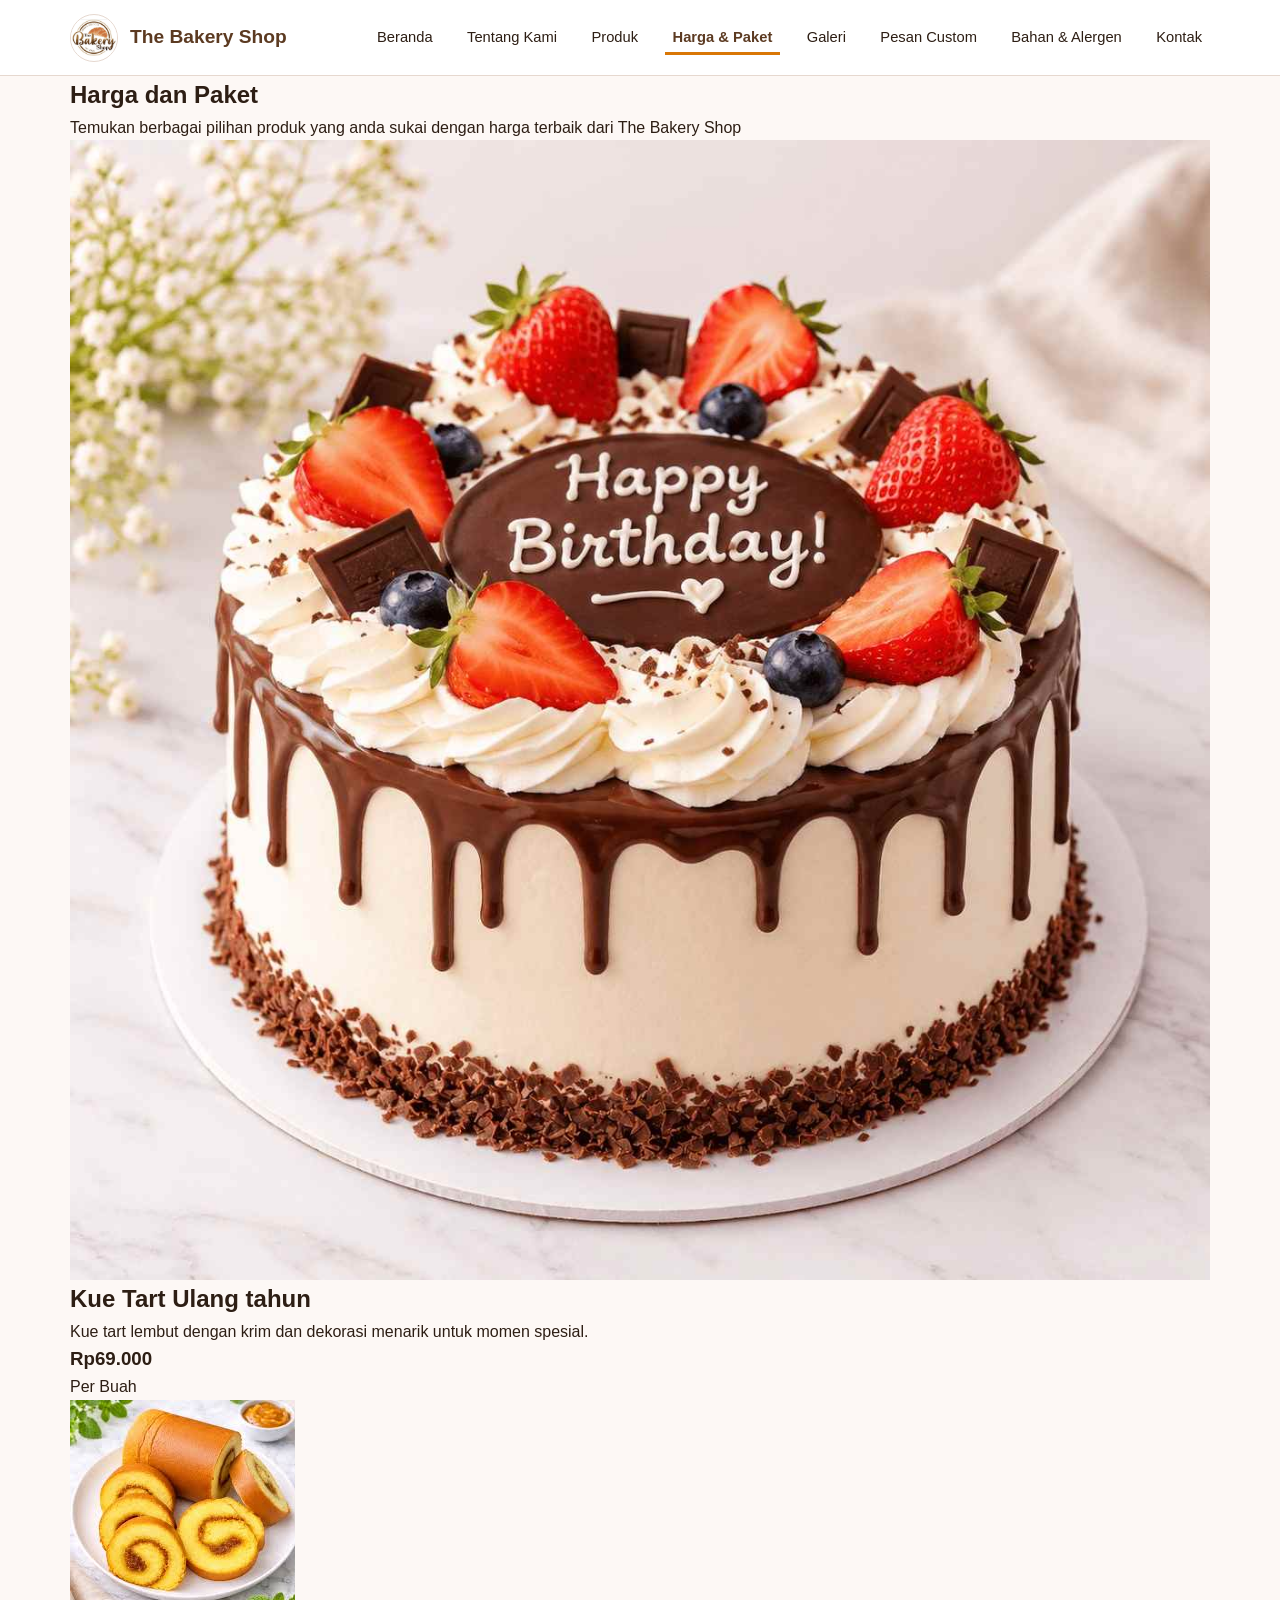
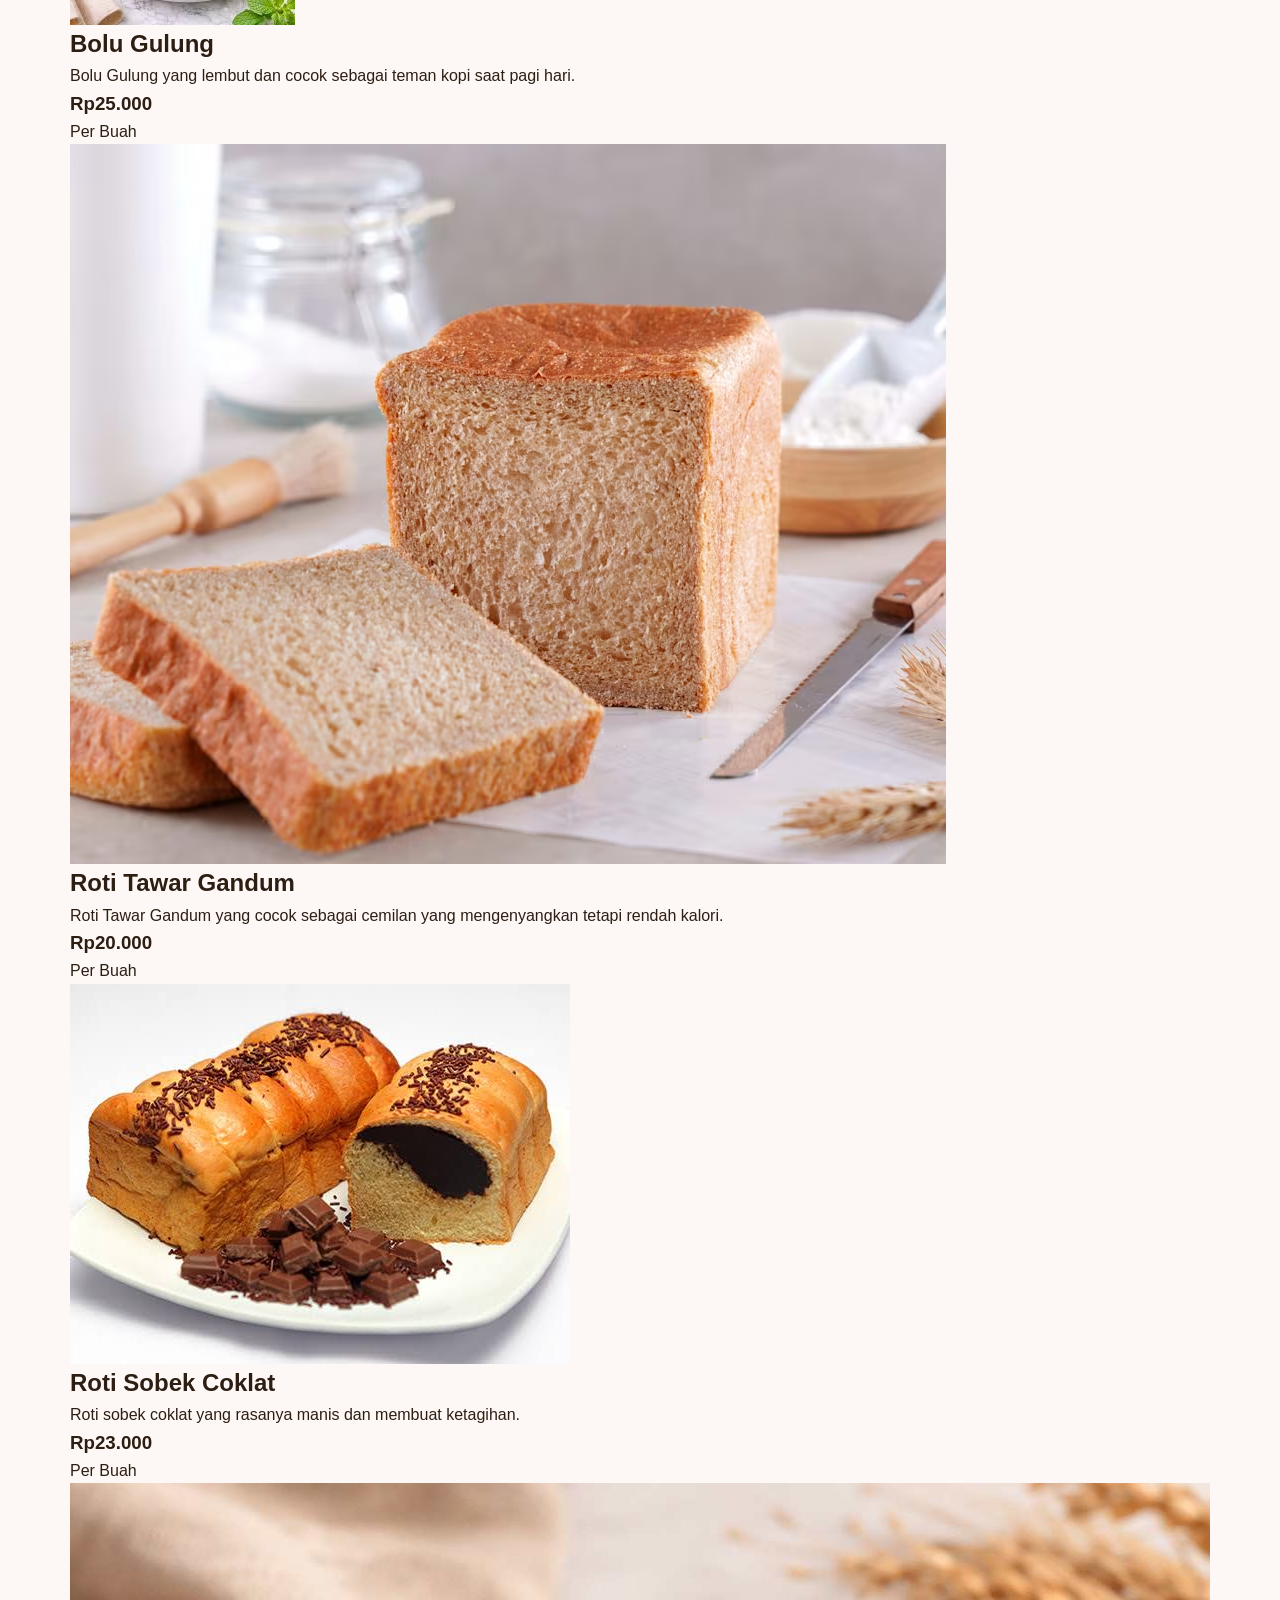
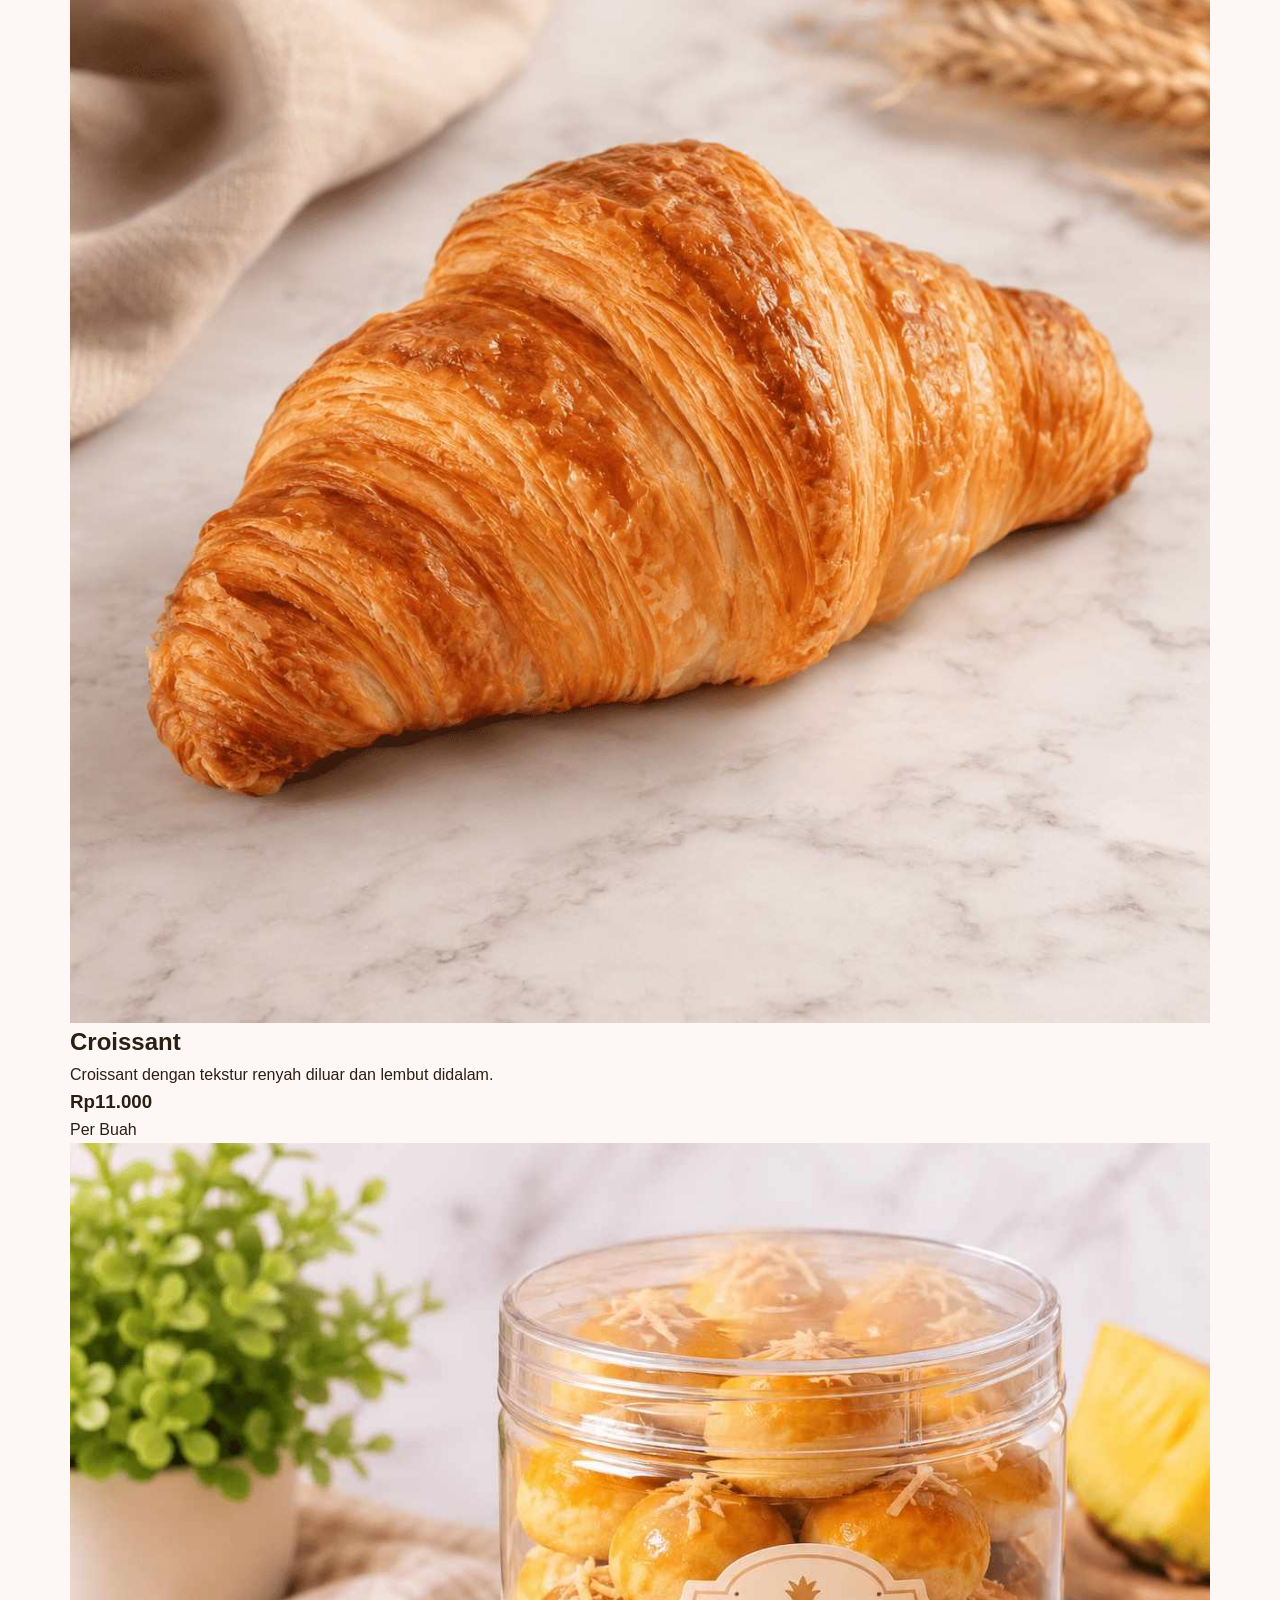
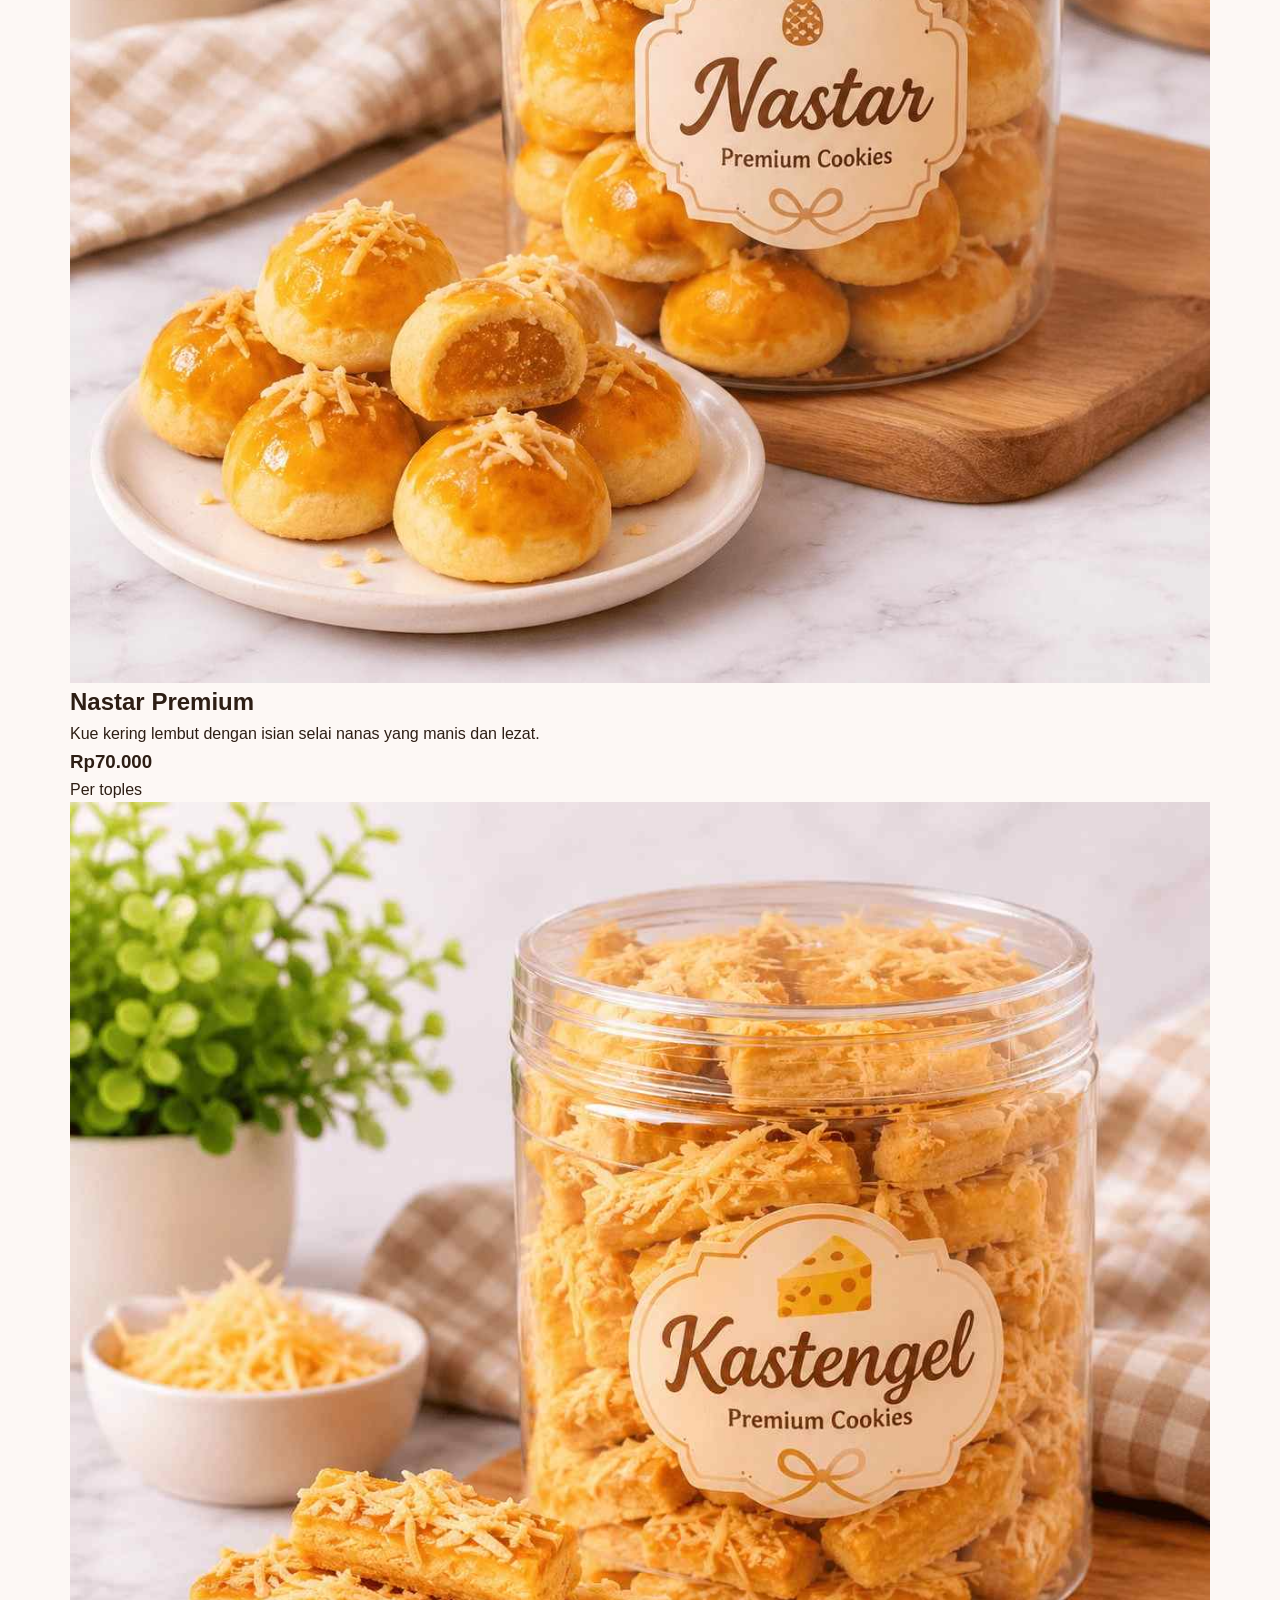
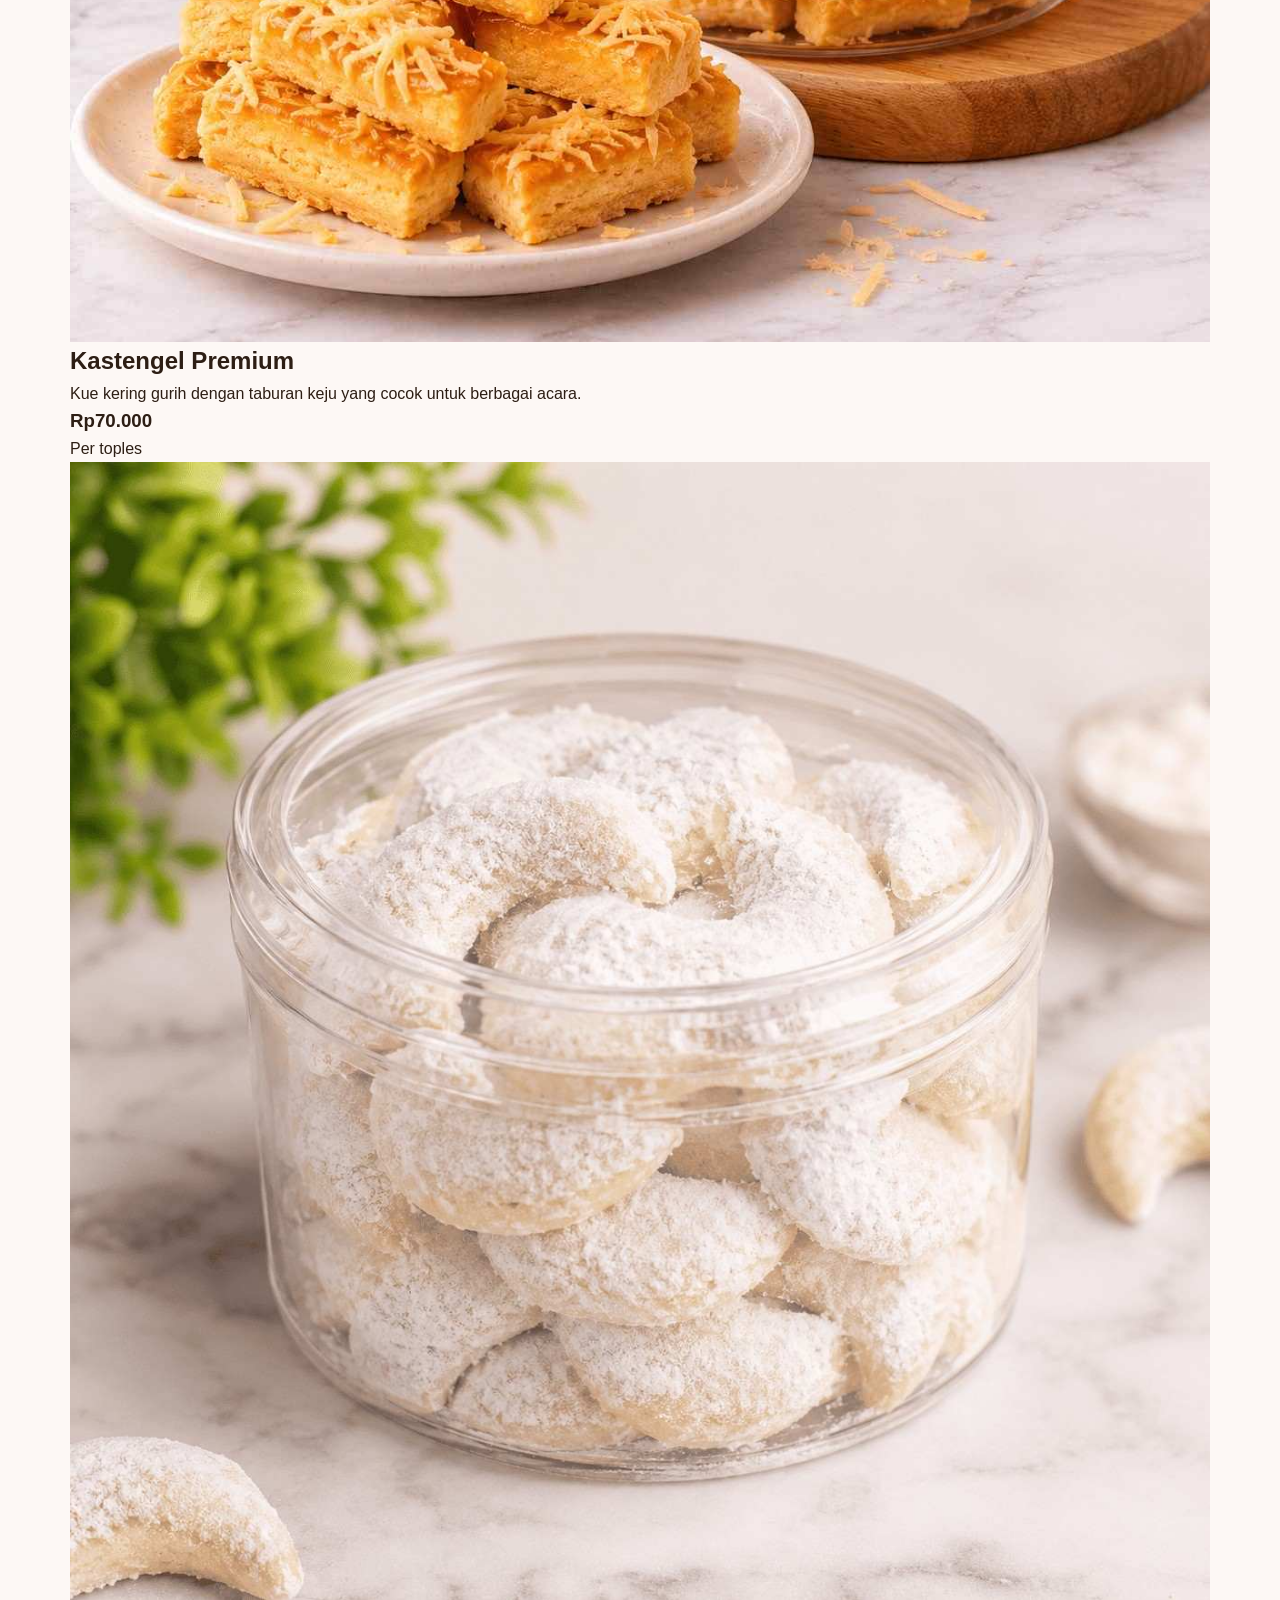
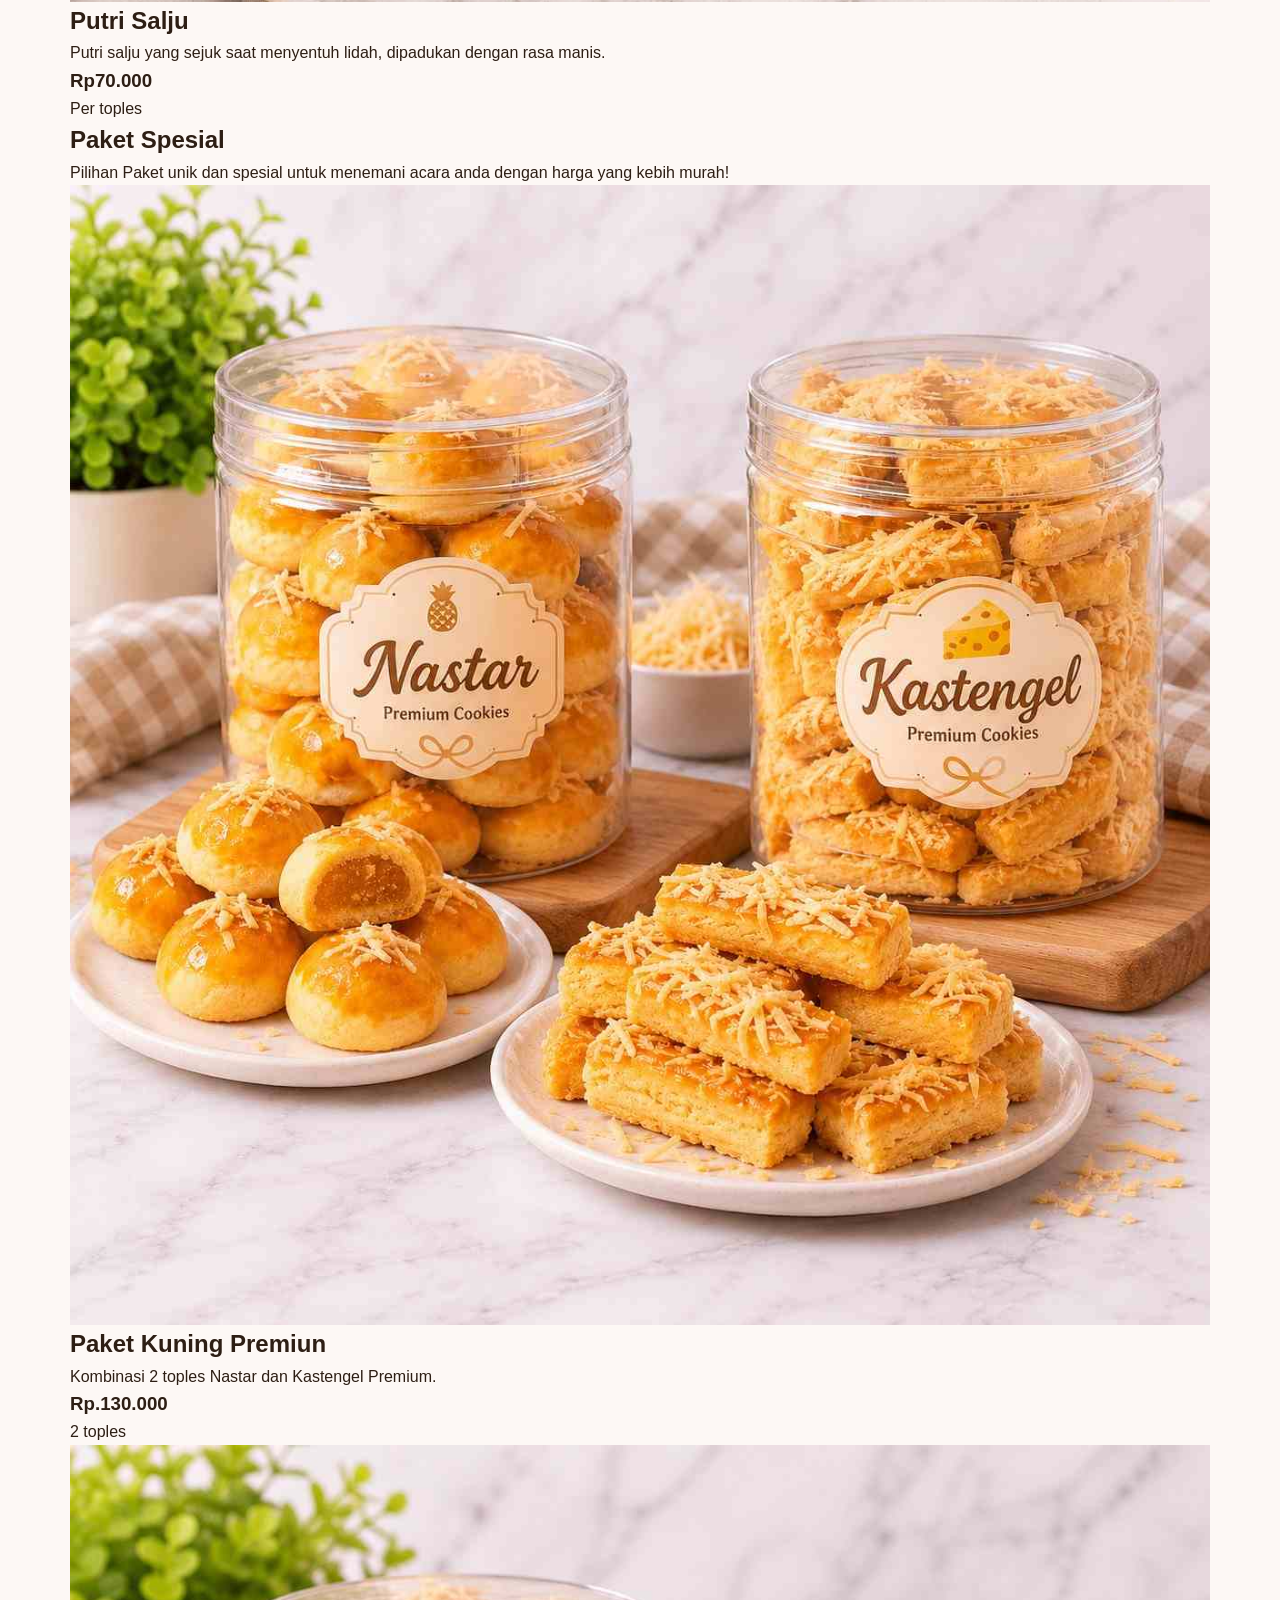
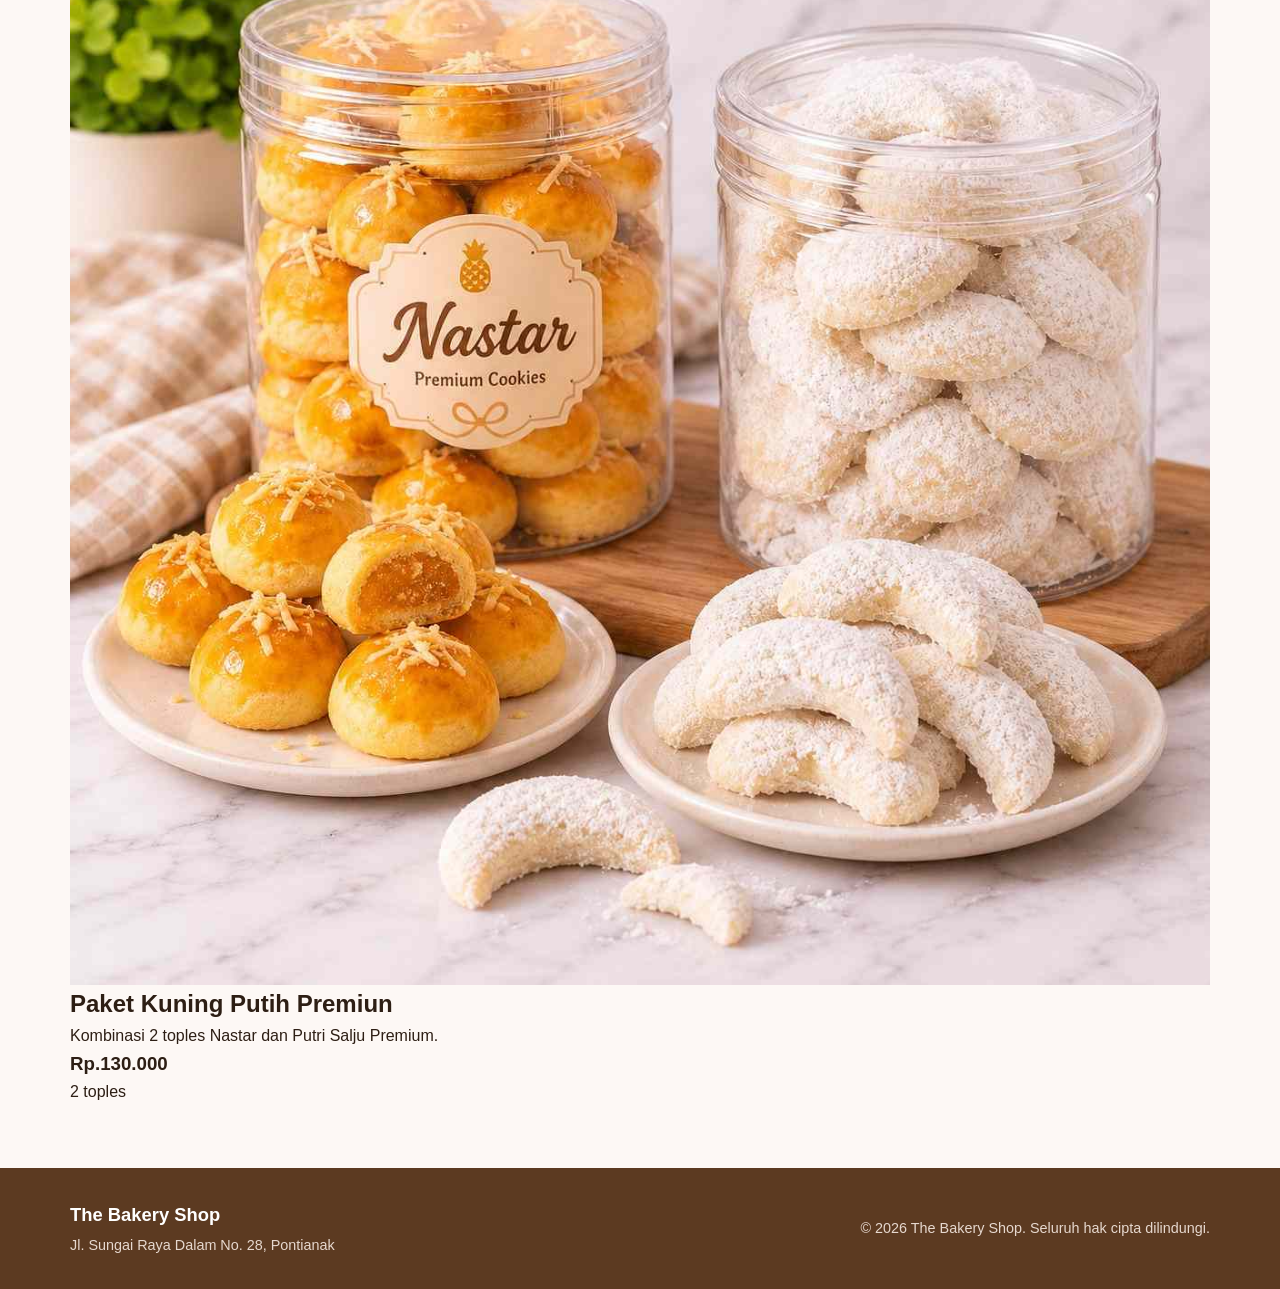
==== pages/pricing.html @ 427383cb "feat: add pricing and package page and add some picture" ====
<!doctype html>
<html lang="en">
  <head>
    <meta charset="UTF-8" />
    <meta name="viewport" content="width=device-width, initial-scale=1.0" />
    <title>Harga</title>

    <link rel="stylesheet" href="../styles/global.css" />
    <link rel="stylesheet" href="../styles/pricing.css" />
  </head>
  <body>
    <header class="site-header">
      <div class="container navbar">
        <a href="../index.html" class="brand-logo">
          <img
            src="../assets/images/logo/bakery-logo.jpg"
            alt="Logo The Bakery Shop"
          />
          <span>The Bakery Shop</span>
        </a>

        <nav aria-label="Navigasi Utama">
          <ul class="nav-links">
            <li><a href="../index.html">Beranda</a></li>
            <li><a href="about.html">Tentang Kami</a></li>
            <li><a href="products.html">Produk</a></li>
            <li><a href="pricing.html" class="active">Harga & Paket</a></li>
            <li><a href="gallery.html">Galeri</a></li>
            <li><a href="custom-order.html">Pesan Custom</a></li>
            <li><a href="ingredients.html">Bahan & Alergen</a></li>
            <li><a href="contact.html">Kontak</a></li>
          </ul>
        </nav>
      </div>
    </header>

    <main>
      <section class="pricing-section">
        <div class="container">
          <div class="pricing-heading">
            <h1>Harga dan Paket</h1>
            <p>
              Temukan berbagai pilihan produk yang anda sukai dengan harga
              terbaik dari The Bakery Shop
            </p>
          </div>

          <div class="pricing-grid">
            <article class="pricing-card">
              <img
                src="../assets/images/products/kue-01.jpeg"
                alt="Kue Tart Ulang Tahun"
              />
              <div class="pricing-info">
                <h2>Kue Tart Ulang tahun</h2>
                <p>
                  Kue tart lembut dengan krim dan dekorasi menarik untuk momen
                  spesial.
                </p>
                <p></p>
                <h3>Rp69.000</h3>
                <span>Per Buah</span>
              </div>
            </article>
          </div>

          <div class="pricing-grid">
            <article class="pricing-card">
              <img src="../assets/images/products/kue-02.jpg" alt="Kue Bolu" />
              <div class="pricing-info">
                <h2>Bolu Gulung</h2>
                <p>
                  Bolu Gulung yang lembut dan cocok sebagai teman kopi saat pagi
                  hari.
                </p>
                <p></p>
                <h3>Rp25.000</h3>
                <span>Per Buah</span>
              </div>
            </article>
          </div>

          <div class="pricing-grid">
            <article class="pricing-card">
              <img
                src="../assets/images/products/roti-01.avif"
                alt="Roti Tawar Gandum"
              />
              <div class="pricing-info">
                <h2>Roti Tawar Gandum</h2>
                <p>
                  Roti Tawar Gandum yang cocok sebagai cemilan yang
                  mengenyangkan tetapi rendah kalori.
                </p>
                <p></p>
                <h3>Rp20.000</h3>
                <span>Per Buah</span>
              </div>
            </article>
          </div>

          <div class="pricing-grid">
            <article class="pricing-card">
              <img
                src="../assets/images/products/roti-02.jpg"
                alt="Roti Sobek Coklat"
              />
              <div class="pricing-info">
                <h2>Roti Sobek Coklat</h2>
                <p>
                  Roti sobek coklat yang rasanya manis dan membuat ketagihan.
                </p>
                <p></p>
                <h3>Rp23.000</h3>
                <span>Per Buah</span>
              </div>
            </article>
          </div>

          <div class="pricing-grid">
            <article class="pricing-card">
              <img
                src="../assets/images/products/roti-03.jpeg"
                alt="Croissant Mentega"
              />
              <div class="pricing-info">
                <h2>Croissant</h2>
                <p>
                  Croissant dengan tekstur renyah diluar dan lembut didalam.
                </p>
                <p></p>
                <h3>Rp11.000</h3>
                <span>Per Buah</span>
              </div>
            </article>
          </div>

          <div class="pricing-grid">
            <article class="pricing-card">
              <img
                src="../assets/images/products/toples-01.jpeg"
                alt="Nastar"
              />
              <div class="pricing-info">
                <h2>Nastar Premium</h2>
                <p>
                  Kue kering lembut dengan isian selai nanas yang manis dan
                  lezat.
                </p>
                <p></p>
                <h3>Rp70.000</h3>
                <span>Per toples</span>
              </div>
            </article>
          </div>

          <div class="pricing-grid">
            <article class="pricing-card">
              <img
                src="../assets/images/products/toples-02.jpeg"
                alt="Kastengel"
              />
              <div class="pricing-info">
                <h2>Kastengel Premium</h2>
                <p>
                  Kue kering gurih dengan taburan keju yang cocok untuk berbagai
                  acara.
                </p>
                <p></p>
                <h3>Rp70.000</h3>
                <span>Per toples</span>
              </div>
            </article>
          </div>

          <div class="pricing-grid">
            <article class="pricing-card">
              <img
                src="../assets/images/products/toples-03.jpeg"
                alt="Putri Salju"
              />
              <div class="pricing-info">
                <h2>Putri Salju</h2>
                <p>
                  Putri salju yang sejuk saat menyentuh lidah, dipadukan dengan
                  rasa manis.
                </p>
                <p></p>
                <h3>Rp70.000</h3>
                <span>Per toples</span>
              </div>
            </article>
          </div>
        </div>
      </section>

      <section class="package-sec">

        <div class="container">

            <div class="package-heading">
                <h1>Paket Spesial</h1>
                <p>Pilihan Paket unik dan spesial untuk menemani acara anda dengan harga yang kebih murah!</p>

            </div>

            <div class="package-card">
                <img src="../assets/images/products/toples-paket-02.jpeg" alt="Paket Premium Kuning">
                <h2>Paket Kuning Premiun</h2>
                <p>
                    Kombinasi 2 toples Nastar dan Kastengel Premium.
                </p>
                <h3>Rp.130.000</h3>
                <span>2 toples</span>

            </div>

            <div class="package-card">
                <img src="../assets/images/products/toples-paket-01.jpeg" alt="Paket Premium Putih Kuning">
                <h2>Paket Kuning Putih Premiun</h2>
                <p>
                    Kombinasi 2 toples Nastar dan Putri Salju Premium.
                </p>
                <h3>Rp.130.000</h3>
                <span>2 toples</span>

            </div>

        </div>

      </section>
    </main>

    <footer class="site-footer">
    <div class="container footer-content">
      <div class="footer-info">
        <h3>The Bakery Shop</h3>
        <p>Jl. Sungai Raya Dalam No. 28, Pontianak</p>
      </div>

      <div class="footer-copy">
        <p>&copy; 2026 The Bakery Shop. Seluruh hak cipta dilindungi.</p>
      </div>
    </div>
  </footer>

  
  </body>
</html>
---- styles/global.css ----
/* =========================================
   1. VARIABLES & RESET DASAR
   ========================================= */
:root {
  /* Maksimal 3 warna utama Toko Kue */
  --primary-color: #5c3a21;    /* Cokelat Tua */
  --secondary-color: #d97706;  /* Karamel Emas */
  --bg-light: #fdf8f5;         /* Krem Vanilla */

  --text-dark: #2d1e14;
  --text-muted: #6e5a4f;
  --white: #ffffff;
  --border-color: #e6d8cf;
}

* {
  margin: 0;
  padding: 0;
  box-sizing: border-box;
}

body {
  font-family: 'Segoe UI', Tahoma, Geneva, Verdana, sans-serif;
  color: var(--text-dark);
  background-color: var(--bg-light);
  line-height: 1.6;
  display: flex;
  flex-direction: column;
  min-height: 100vh;
}

main {
  flex: 1;
}

a {
  text-decoration: none;
  color: inherit;
}

ul {
  list-style: none;
}

img {
  max-width: 100%;
  display: block;
}

.container {
  width: 90%;
  max-width: 1140px;
  margin: 0 auto;
}

/* =========================================
   2. NAVBAR & PENGECIL TAMPILAN LOGO
   ========================================= */
.site-header {
  background-color: var(--white);
  border-bottom: 1px solid var(--border-color);
  position: sticky;
  top: 0;
  z-index: 100;
}

.navbar {
  display: flex;
  justify-content: space-between;
  align-items: center;
  padding: 0.85rem 0;
}

.brand-logo {
  display: flex;
  align-items: center;
  gap: 0.75rem;
  font-size: 1.2rem;
  font-weight: 700;
  color: var(--primary-color);
}

/* Baris ini yang mengecilkan logo raksasa menjadi ukuran ikon rapi */
.brand-logo img {
  width: 48px;
  height: 48px;
  object-fit: contain;
  border-radius: 50%;
  border: 1px solid var(--border-color);
}

.nav-links {
  display: flex;
  gap: 1.15rem;
}

.nav-links a {
  font-weight: 500;
  font-size: 0.92rem;
  color: var(--text-dark);
  padding: 0.4rem 0.5rem;
  border-radius: 4px;
  transition: color 0.2s ease, background-color 0.2s ease;
}

.nav-links a:hover {
  color: var(--primary-color);
  background-color: var(--bg-light);
}

.nav-links a.active {
  color: var(--primary-color);
  font-weight: 700;
  border-bottom: 3px solid var(--secondary-color);
  border-radius: 0;
}

/* =========================================
   3. TOMBOL REUSABLE
   ========================================= */
.btn {
  display: inline-block;
  padding: 0.75rem 1.5rem;
  border-radius: 6px;
  font-weight: 600;
  cursor: pointer;
  border: none;
  transition: transform 0.2s ease, background-color 0.2s ease;
}

.btn-primary {
  background-color: var(--primary-color);
  color: var(--white);
}

.btn-primary:hover {
  background-color: #3e2615;
  transform: translateY(-2px);
}

.btn-secondary {
  background-color: var(--secondary-color);
  color: var(--white);
}

.btn-secondary:hover {
  background-color: #b45309;
  transform: translateY(-2px);
}

/* =========================================
   4. FOOTER (SERAGAM DI SEMUA HALAMAN)
   ========================================= */
.site-footer {
  background-color: var(--primary-color);
  color: var(--white);
  padding: 2rem 0;
  margin-top: 4rem;
}

.footer-content {
  display: flex;
  justify-content: space-between;
  align-items: center;
  flex-wrap: wrap;
  gap: 1rem;
}

.footer-info h3 {
  font-size: 1.15rem;
  margin-bottom: 0.25rem;
}

.footer-info p,
.footer-copy p {
  font-size: 0.9rem;
  color: #e6d8cf;
}
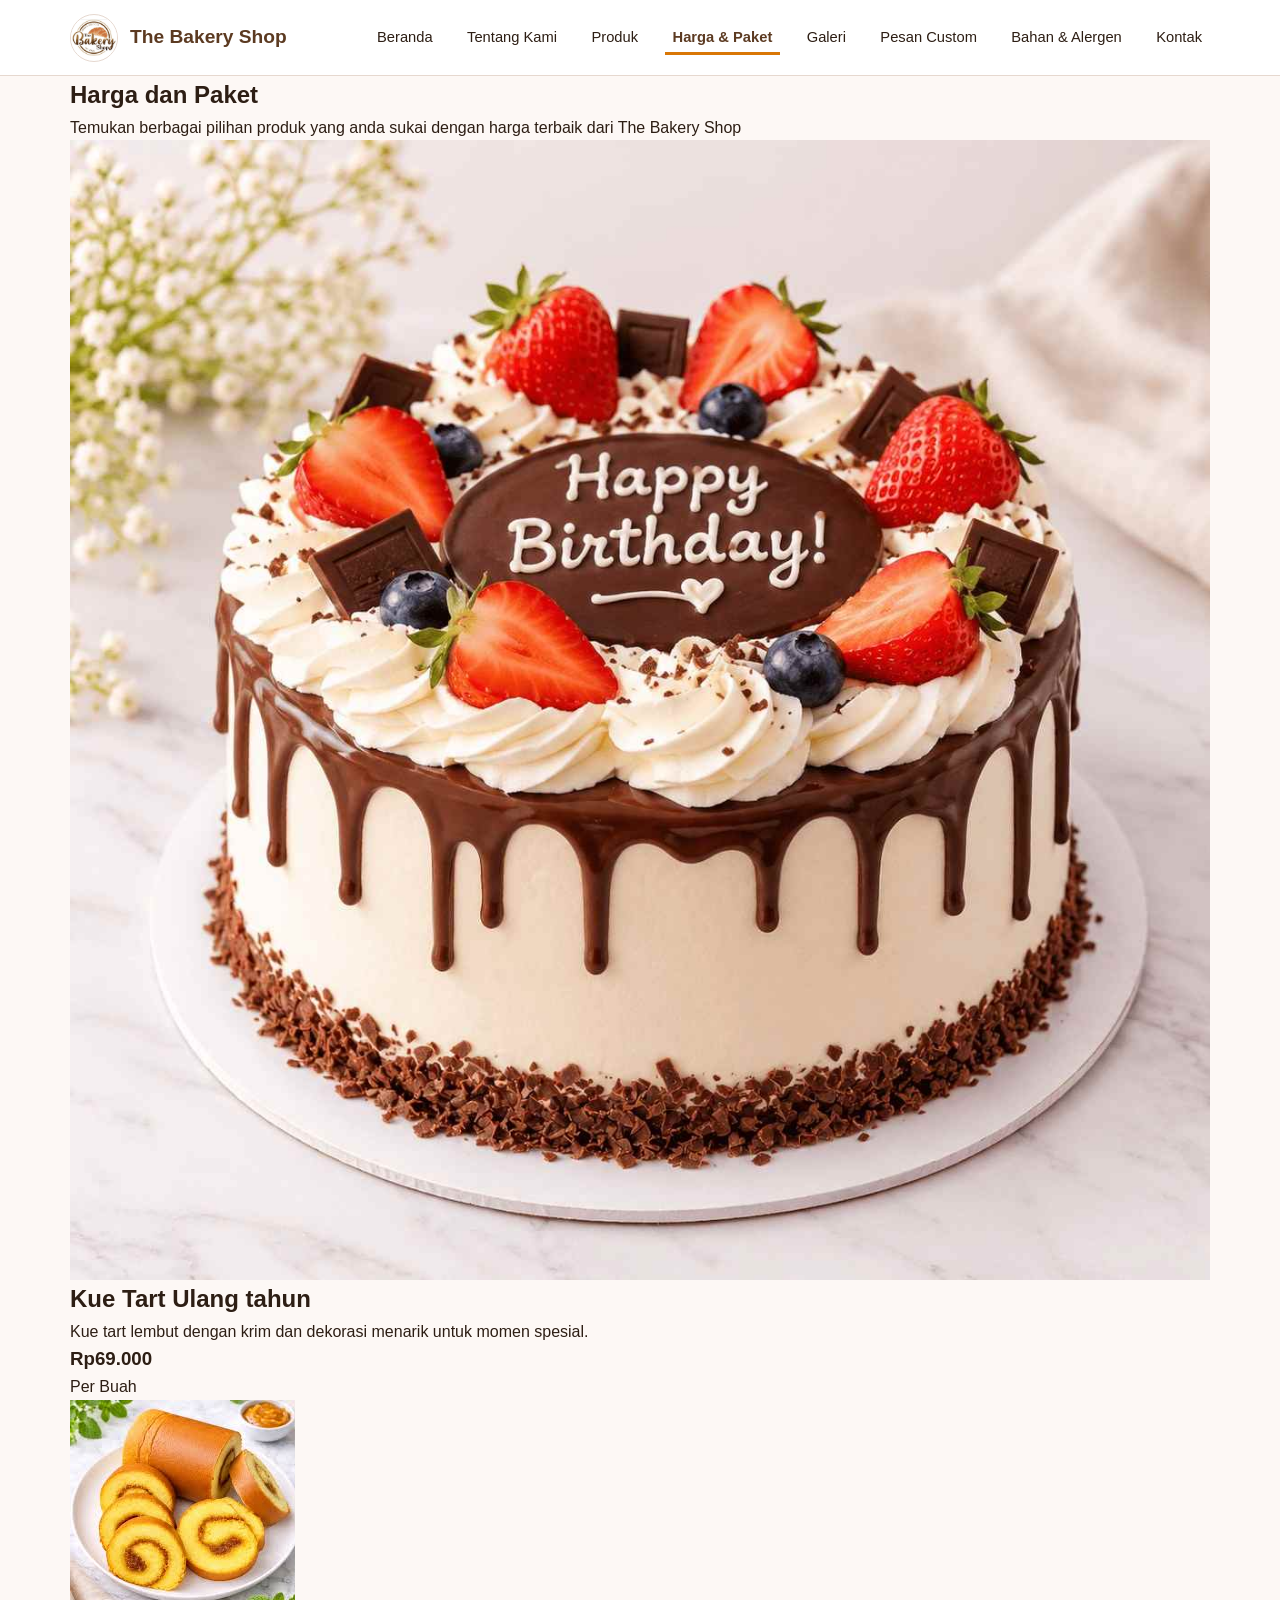
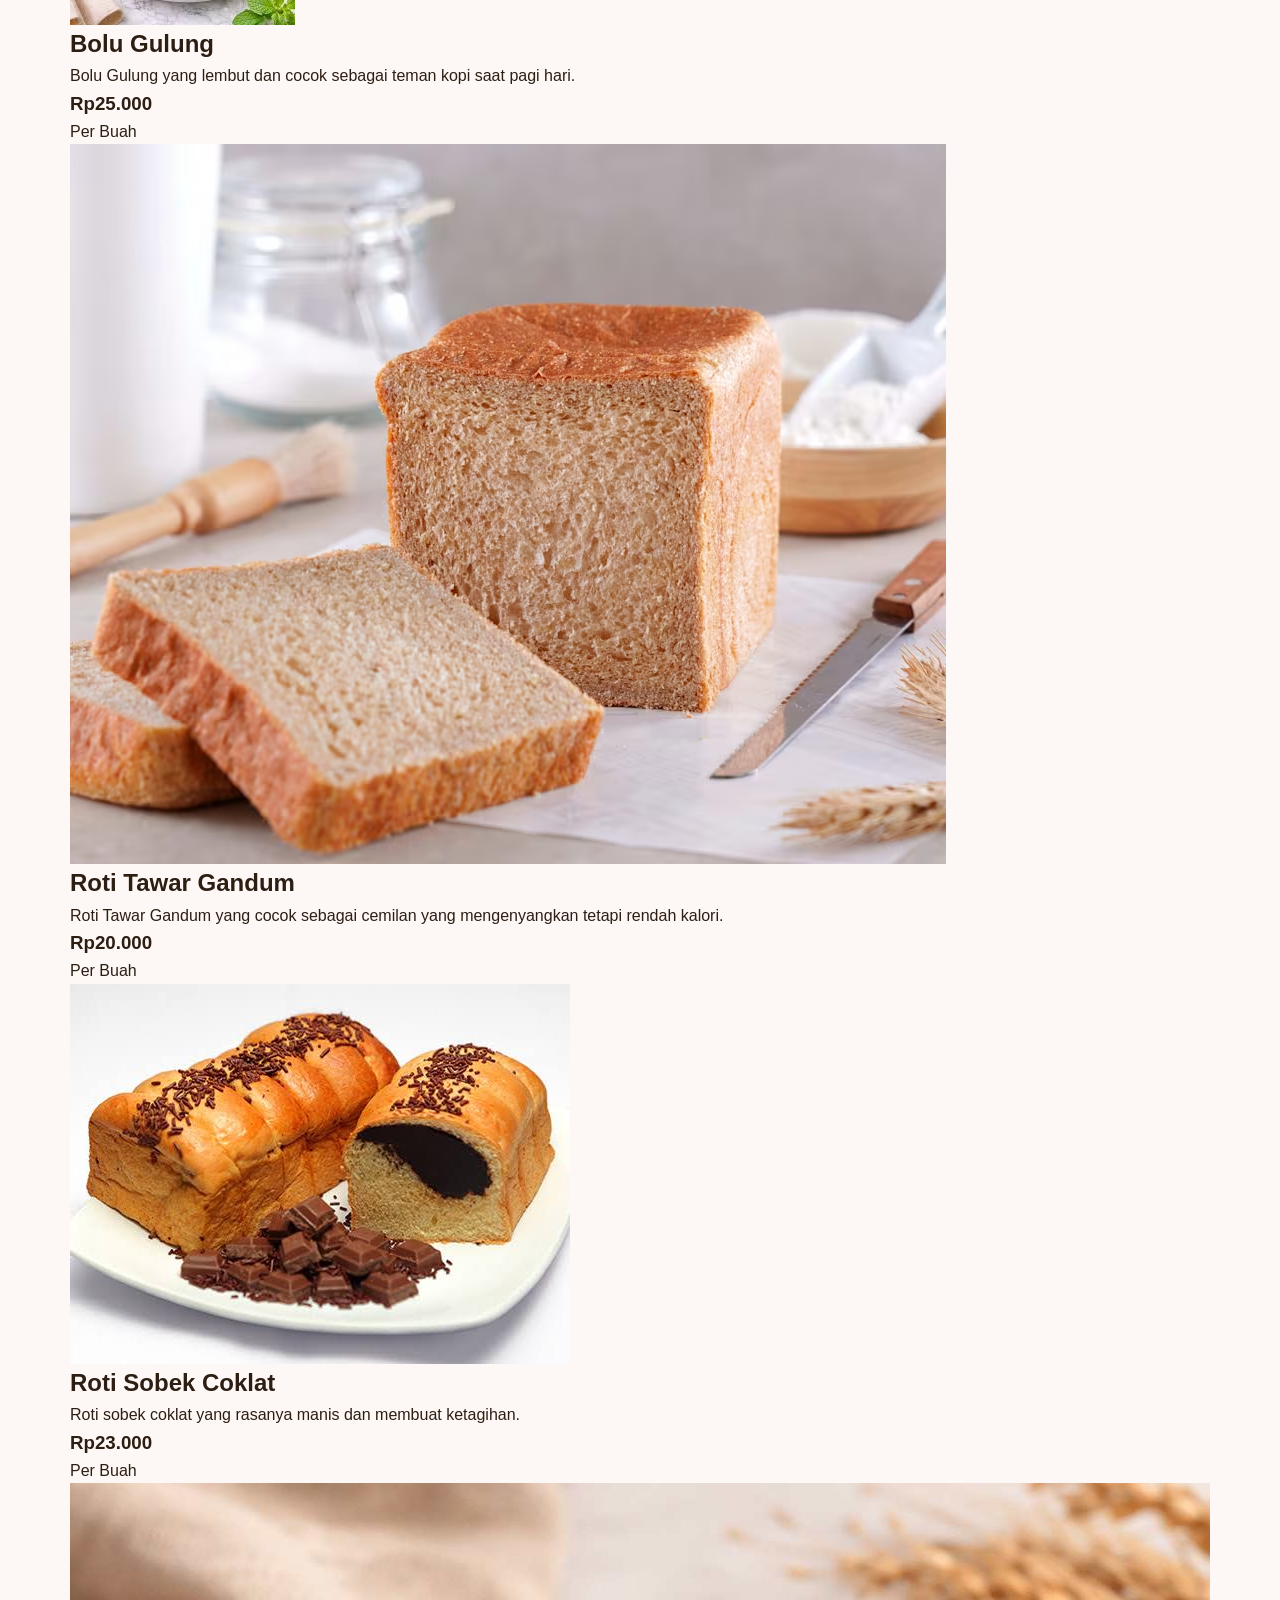
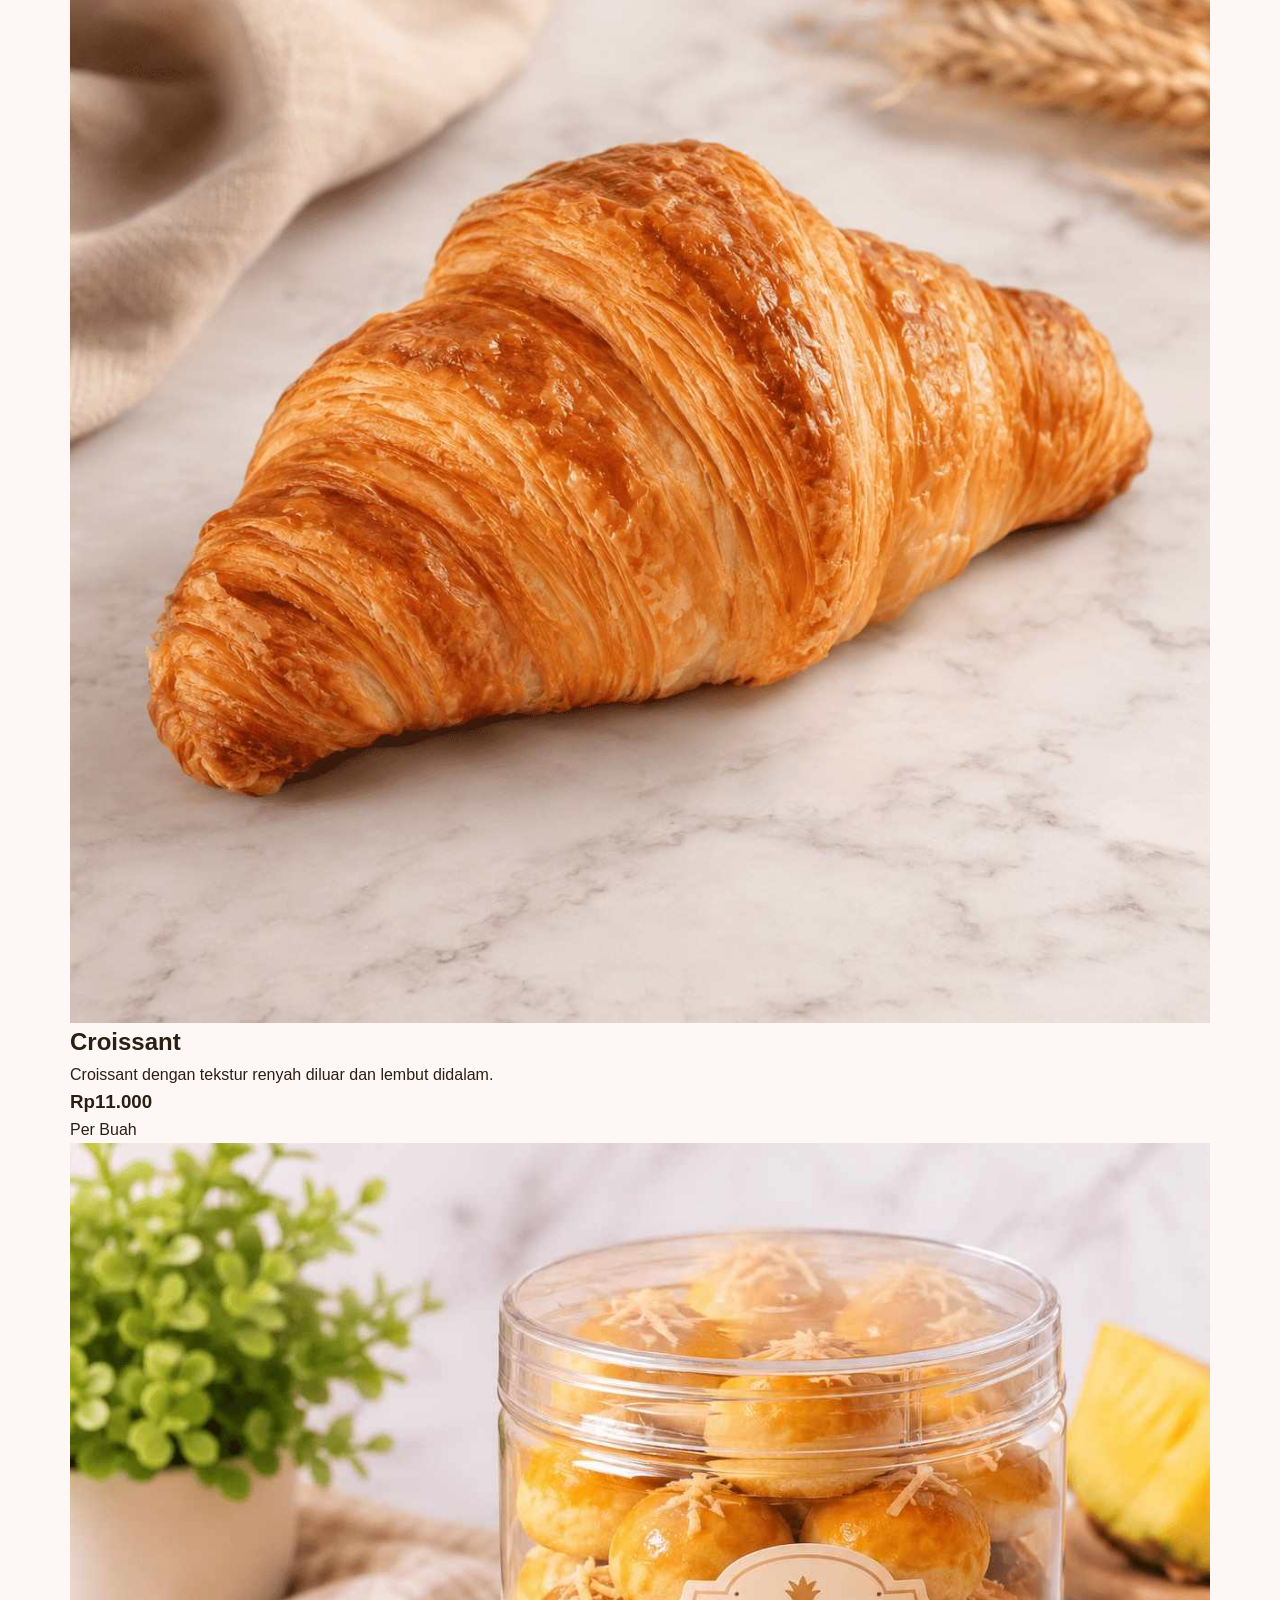
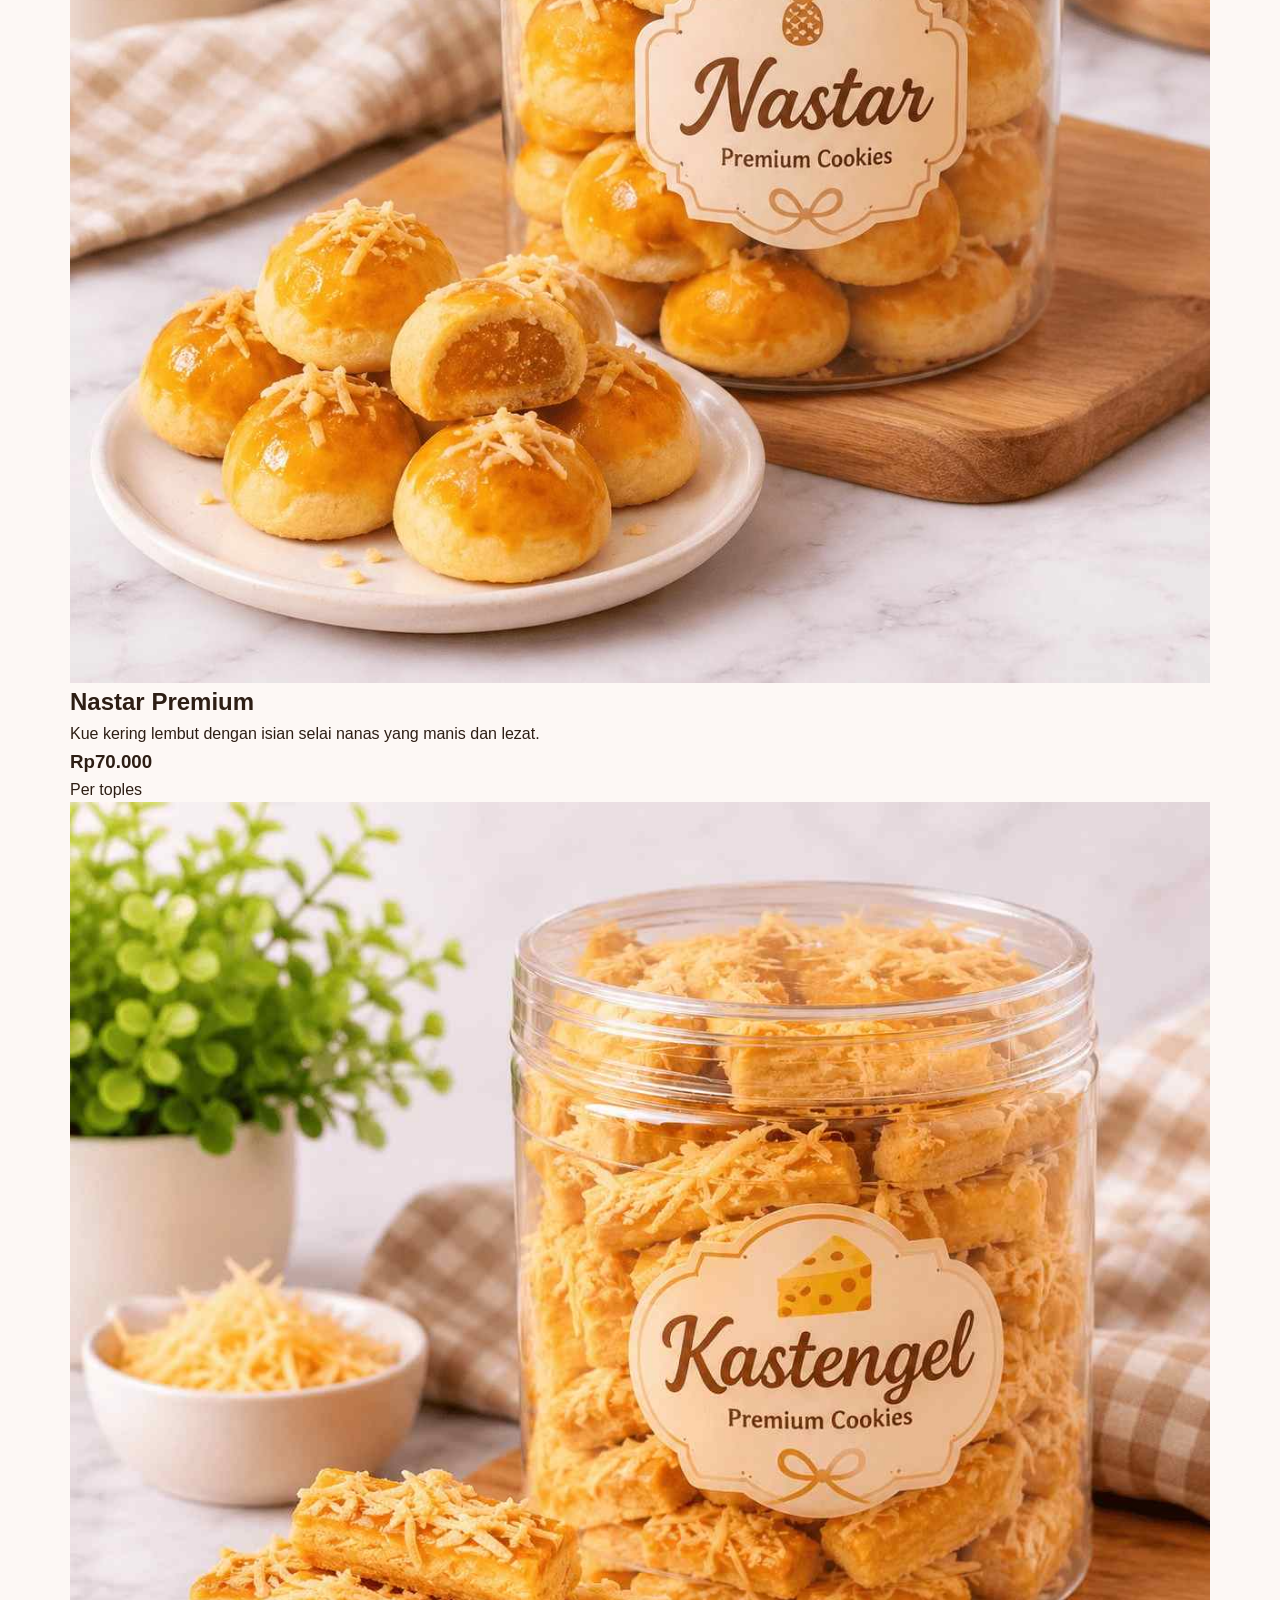
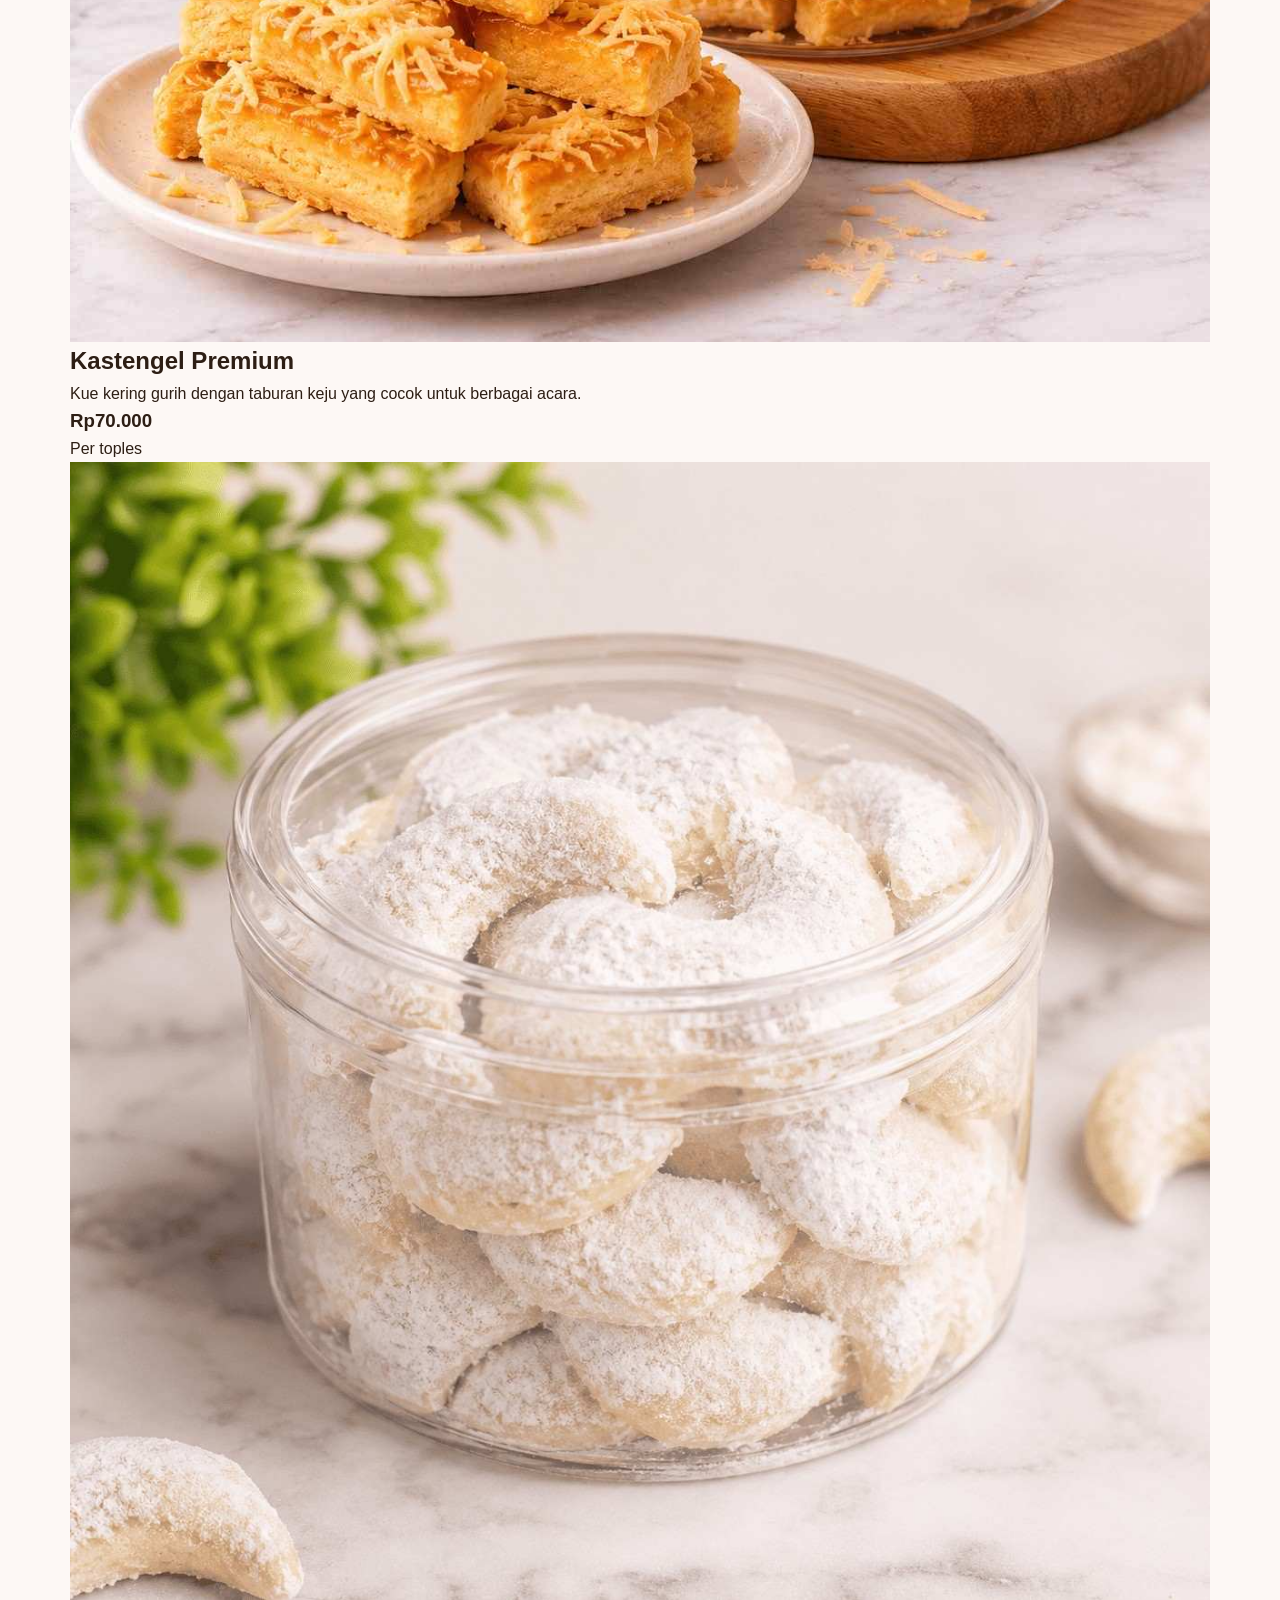
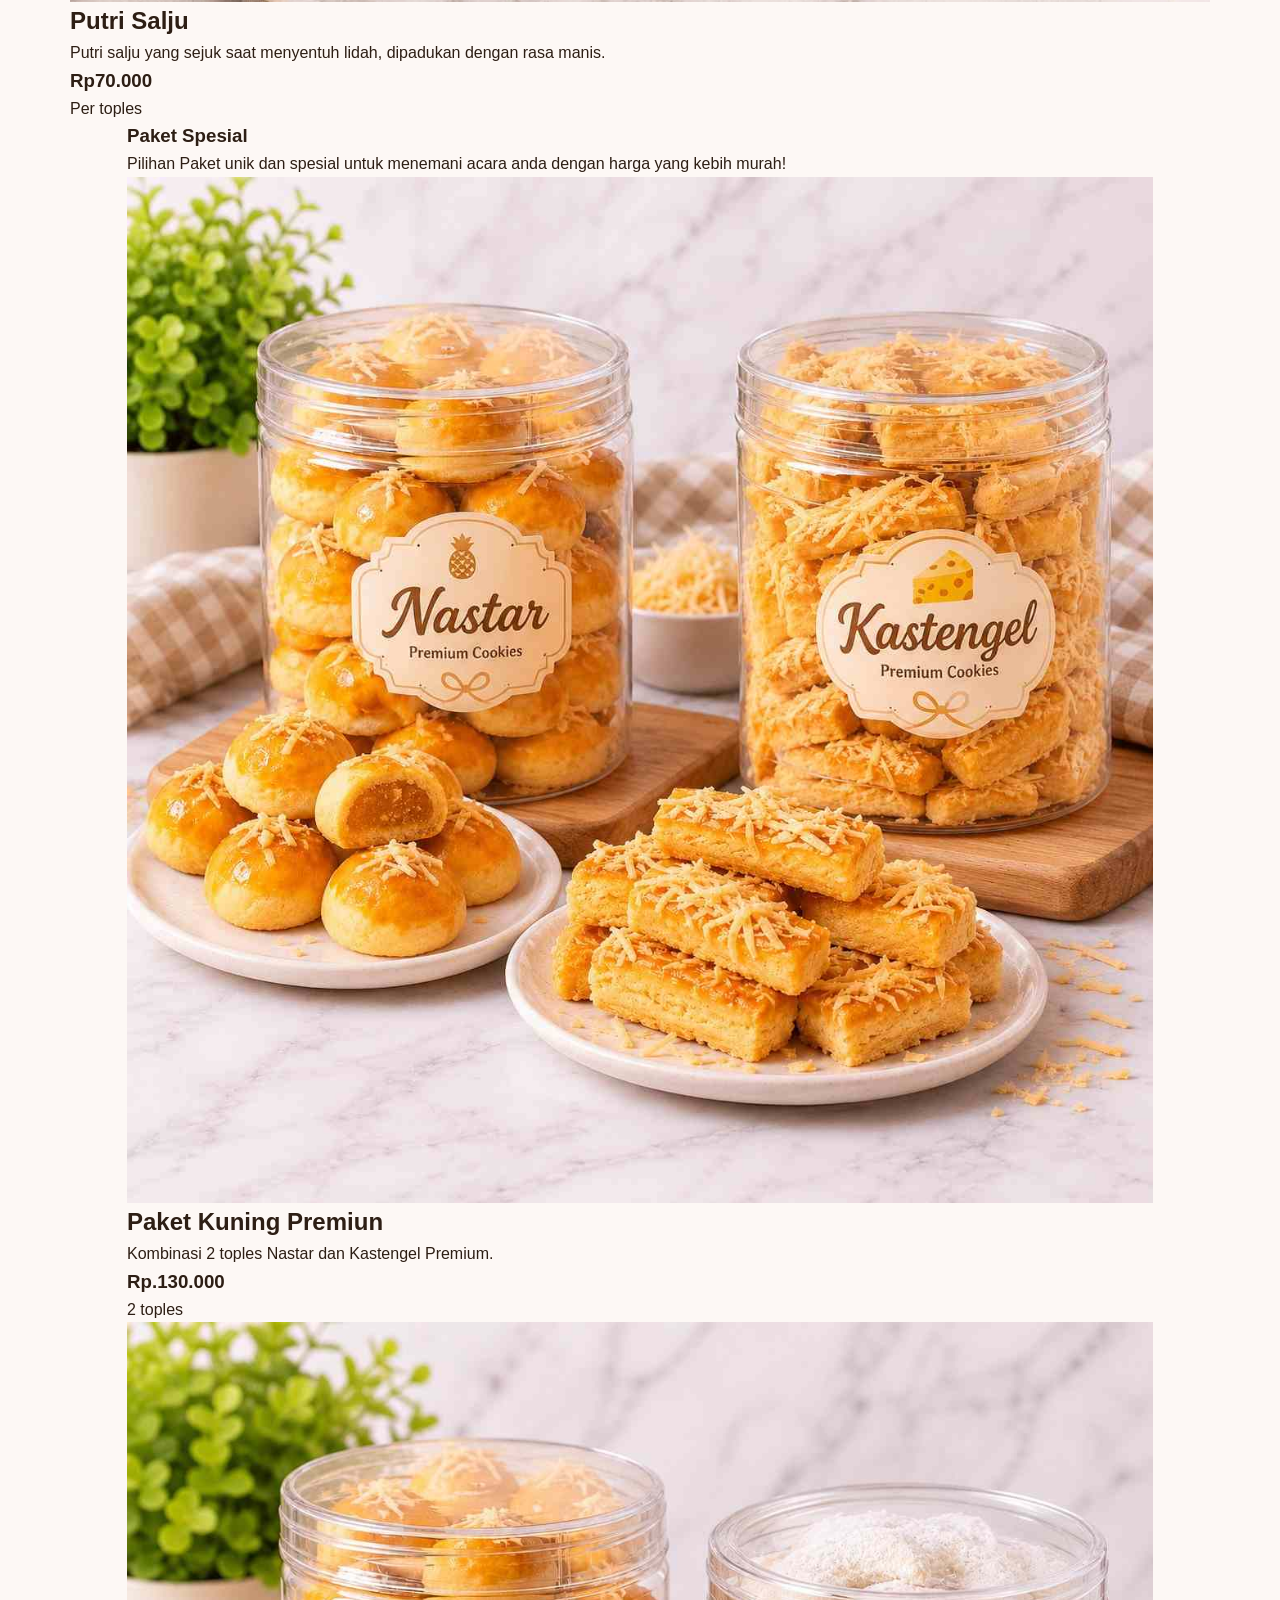
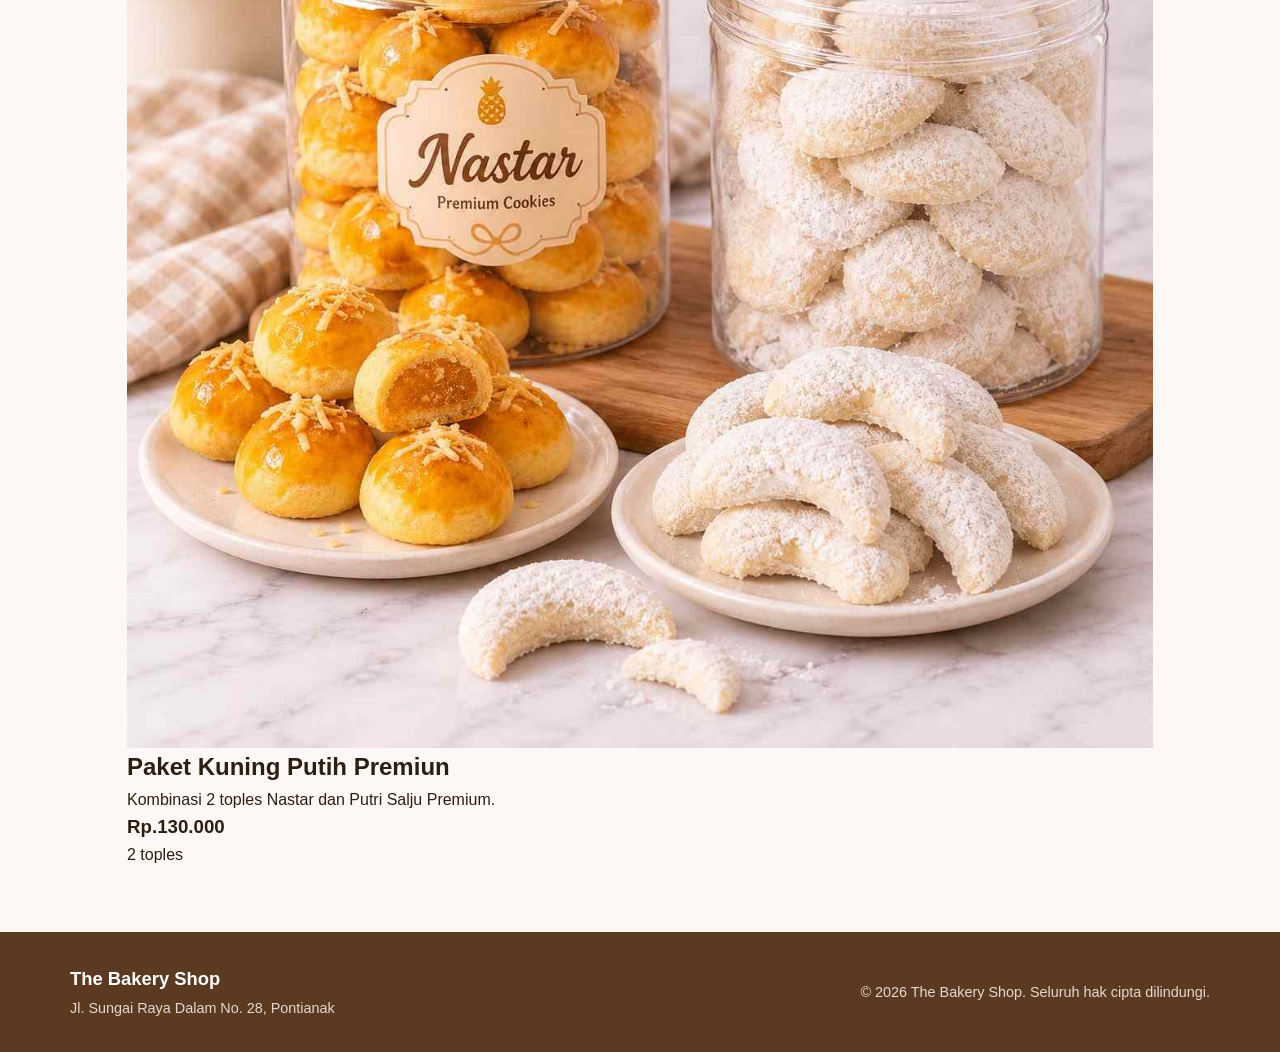
==== commit 80241e30: "fix: div at html" ====
--- a/pages/pricing.html
+++ b/pages/pricing.html
@@ -45,26 +45,21 @@
             </p>
           </div>
 
+         
           <div class="pricing-grid">
             <article class="pricing-card">
-              <img
-                src="../assets/images/products/kue-01.jpeg"
-                alt="Kue Tart Ulang Tahun"
-              />
+              <img src="../assets/images/products/kue-01.jpeg" alt="Kue Tart Ulang Tahun" />
               <div class="pricing-info">
                 <h2>Kue Tart Ulang tahun</h2>
                 <p>
                   Kue tart lembut dengan krim dan dekorasi menarik untuk momen
                   spesial.
                 </p>
-                <p></p>
                 <h3>Rp69.000</h3>
                 <span>Per Buah</span>
               </div>
             </article>
-          </div>
-
-          <div class="pricing-grid">
+
             <article class="pricing-card">
               <img src="../assets/images/products/kue-02.jpg" alt="Kue Bolu" />
               <div class="pricing-info">
@@ -73,177 +68,135 @@
                   Bolu Gulung yang lembut dan cocok sebagai teman kopi saat pagi
                   hari.
                 </p>
-                <p></p>
                 <h3>Rp25.000</h3>
                 <span>Per Buah</span>
               </div>
             </article>
-          </div>
-
-          <div class="pricing-grid">
-            <article class="pricing-card">
-              <img
-                src="../assets/images/products/roti-01.avif"
-                alt="Roti Tawar Gandum"
-              />
+
+            <article class="pricing-card">
+              <img src="../assets/images/products/roti-01.avif" alt="Roti Tawar Gandum" />
               <div class="pricing-info">
                 <h2>Roti Tawar Gandum</h2>
                 <p>
                   Roti Tawar Gandum yang cocok sebagai cemilan yang
                   mengenyangkan tetapi rendah kalori.
                 </p>
-                <p></p>
                 <h3>Rp20.000</h3>
                 <span>Per Buah</span>
               </div>
             </article>
-          </div>
-
-          <div class="pricing-grid">
-            <article class="pricing-card">
-              <img
-                src="../assets/images/products/roti-02.jpg"
-                alt="Roti Sobek Coklat"
-              />
+
+            <article class="pricing-card">
+              <img src="../assets/images/products/roti-02.jpg" alt="Roti Sobek Coklat" />
               <div class="pricing-info">
                 <h2>Roti Sobek Coklat</h2>
                 <p>
                   Roti sobek coklat yang rasanya manis dan membuat ketagihan.
                 </p>
-                <p></p>
                 <h3>Rp23.000</h3>
                 <span>Per Buah</span>
               </div>
             </article>
-          </div>
-
-          <div class="pricing-grid">
-            <article class="pricing-card">
-              <img
-                src="../assets/images/products/roti-03.jpeg"
-                alt="Croissant Mentega"
-              />
+
+            <article class="pricing-card">
+              <img src="../assets/images/products/roti-03.jpeg" alt="Croissant Mentega" />
               <div class="pricing-info">
                 <h2>Croissant</h2>
                 <p>
                   Croissant dengan tekstur renyah diluar dan lembut didalam.
                 </p>
-                <p></p>
                 <h3>Rp11.000</h3>
                 <span>Per Buah</span>
               </div>
             </article>
-          </div>
-
-          <div class="pricing-grid">
-            <article class="pricing-card">
-              <img
-                src="../assets/images/products/toples-01.jpeg"
-                alt="Nastar"
-              />
+
+            <article class="pricing-card">
+              <img src="../assets/images/products/toples-01.jpeg" alt="Nastar" />
               <div class="pricing-info">
                 <h2>Nastar Premium</h2>
                 <p>
                   Kue kering lembut dengan isian selai nanas yang manis dan
                   lezat.
                 </p>
-                <p></p>
                 <h3>Rp70.000</h3>
                 <span>Per toples</span>
               </div>
             </article>
-          </div>
-
-          <div class="pricing-grid">
-            <article class="pricing-card">
-              <img
-                src="../assets/images/products/toples-02.jpeg"
-                alt="Kastengel"
-              />
+
+            <article class="pricing-card">
+              <img src="../assets/images/products/toples-02.jpeg" alt="Kastengel" />
               <div class="pricing-info">
                 <h2>Kastengel Premium</h2>
                 <p>
                   Kue kering gurih dengan taburan keju yang cocok untuk berbagai
                   acara.
                 </p>
-                <p></p>
                 <h3>Rp70.000</h3>
                 <span>Per toples</span>
               </div>
             </article>
-          </div>
-
-          <div class="pricing-grid">
-            <article class="pricing-card">
-              <img
-                src="../assets/images/products/toples-03.jpeg"
-                alt="Putri Salju"
-              />
+
+            <article class="pricing-card">
+              <img src="../assets/images/products/toples-03.jpeg" alt="Putri Salju" />
               <div class="pricing-info">
                 <h2>Putri Salju</h2>
                 <p>
                   Putri salju yang sejuk saat menyentuh lidah, dipadukan dengan
                   rasa manis.
                 </p>
-                <p></p>
                 <h3>Rp70.000</h3>
                 <span>Per toples</span>
               </div>
             </article>
           </div>
+
+
+      <section class="package-sec">
+        <div class="container">
+          <div class="package-heading">
+            <h1>Paket Spesial</h1>
+            <p>
+              Pilihan Paket unik dan spesial untuk menemani acara anda dengan
+              harga yang kebih murah!
+            </p>
+          </div>
+
+          <div class="package-card">
+            <img
+              src="../assets/images/products/toples-paket-02.jpeg"
+              alt="Paket Premium Kuning"
+            />
+            <h2>Paket Kuning Premiun</h2>
+            <p>Kombinasi 2 toples Nastar dan Kastengel Premium.</p>
+            <h3>Rp.130.000</h3>
+            <span>2 toples</span>
+          </div>
+
+          <div class="package-card">
+            <img
+              src="../assets/images/products/toples-paket-01.jpeg"
+              alt="Paket Premium Putih Kuning"
+            />
+            <h2>Paket Kuning Putih Premiun</h2>
+            <p>Kombinasi 2 toples Nastar dan Putri Salju Premium.</p>
+            <h3>Rp.130.000</h3>
+            <span>2 toples</span>
+          </div>
         </div>
       </section>
-
-      <section class="package-sec">
-
-        <div class="container">
-
-            <div class="package-heading">
-                <h1>Paket Spesial</h1>
-                <p>Pilihan Paket unik dan spesial untuk menemani acara anda dengan harga yang kebih murah!</p>
-
-            </div>
-
-            <div class="package-card">
-                <img src="../assets/images/products/toples-paket-02.jpeg" alt="Paket Premium Kuning">
-                <h2>Paket Kuning Premiun</h2>
-                <p>
-                    Kombinasi 2 toples Nastar dan Kastengel Premium.
-                </p>
-                <h3>Rp.130.000</h3>
-                <span>2 toples</span>
-
-            </div>
-
-            <div class="package-card">
-                <img src="../assets/images/products/toples-paket-01.jpeg" alt="Paket Premium Putih Kuning">
-                <h2>Paket Kuning Putih Premiun</h2>
-                <p>
-                    Kombinasi 2 toples Nastar dan Putri Salju Premium.
-                </p>
-                <h3>Rp.130.000</h3>
-                <span>2 toples</span>
-
-            </div>
-
+    </main>
+
+    <footer class="site-footer">
+      <div class="container footer-content">
+        <div class="footer-info">
+          <h3>The Bakery Shop</h3>
+          <p>Jl. Sungai Raya Dalam No. 28, Pontianak</p>
         </div>
 
-      </section>
-    </main>
-
-    <footer class="site-footer">
-    <div class="container footer-content">
-      <div class="footer-info">
-        <h3>The Bakery Shop</h3>
-        <p>Jl. Sungai Raya Dalam No. 28, Pontianak</p>
+        <div class="footer-copy">
+          <p>&copy; 2026 The Bakery Shop. Seluruh hak cipta dilindungi.</p>
+        </div>
       </div>
-
-      <div class="footer-copy">
-        <p>&copy; 2026 The Bakery Shop. Seluruh hak cipta dilindungi.</p>
-      </div>
-    </div>
-  </footer>
-
-  
+    </footer>
   </body>
 </html>
